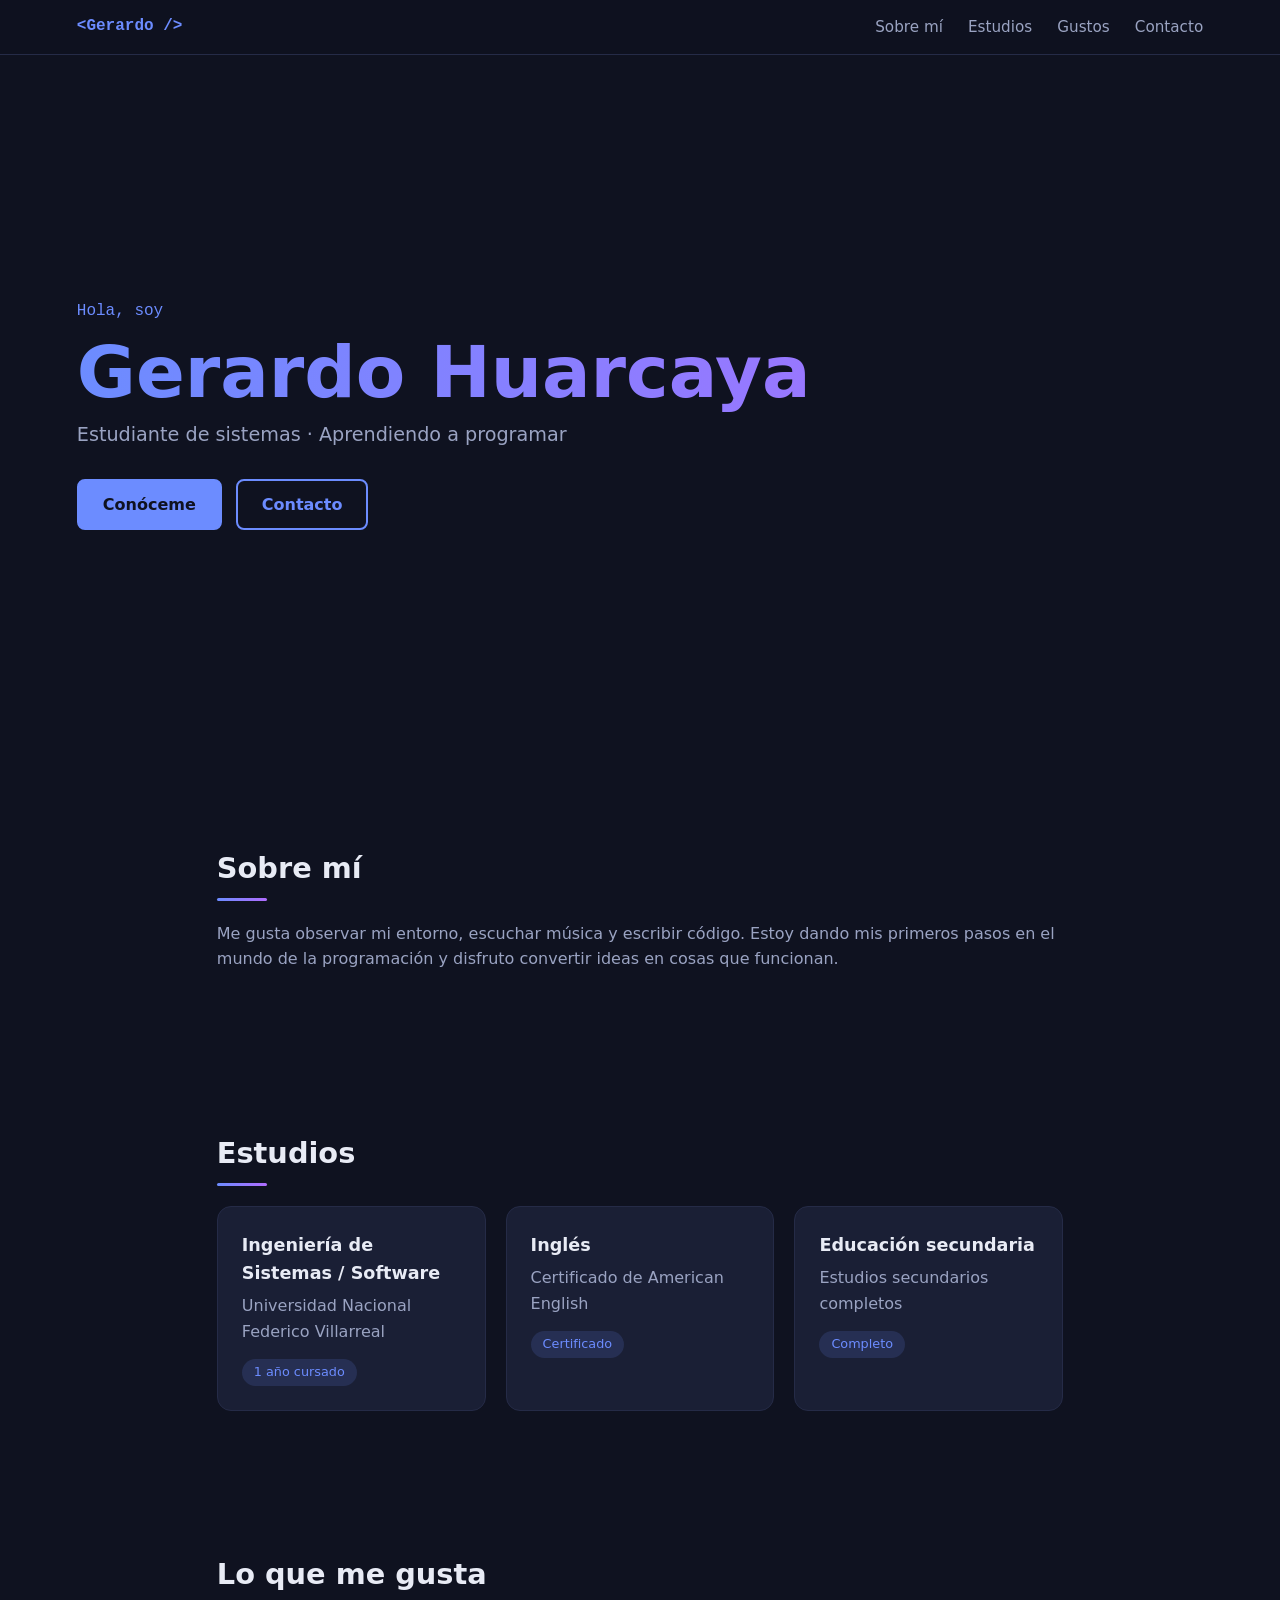
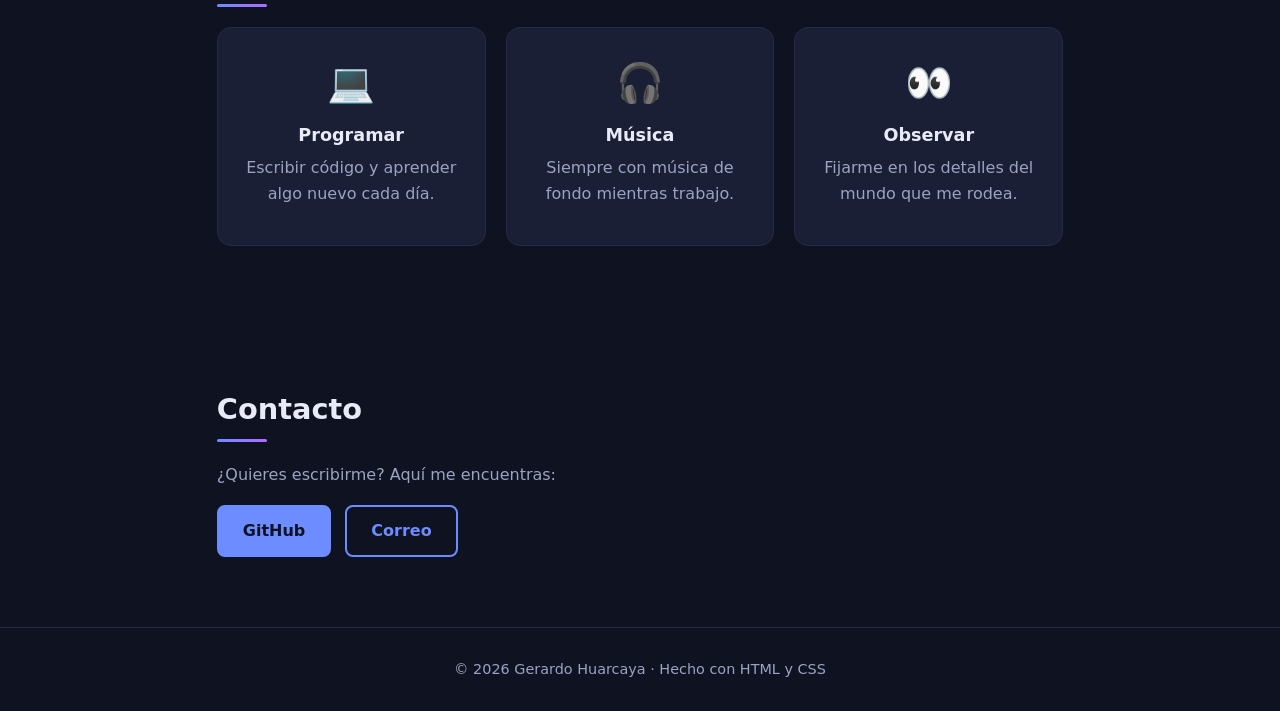
==== index.html @ 698ddaa2 "Agregar página personal (portafolio) Co-Authored-By: Claude Sonnet 5.5 <noreply@anthropic.com> Claud" ====
<!DOCTYPE html>
<html lang="es">
<head>
  <meta charset="UTF-8">
  <meta name="viewport" content="width=device-width, initial-scale=1.0">
  <title>Gerardo Huarcaya | Portafolio</title>
  <meta name="description" content="Página personal de Gerardo Huarcaya, estudiante de Ingeniería de Sistemas apasionado por la programación.">
  <link rel="stylesheet" href="style.css">
</head>
<body>

  <header class="nav">
    <a class="logo" href="#inicio">&lt;Gerardo /&gt;</a>
    <nav>
      <a href="#sobre-mi">Sobre mí</a>
      <a href="#estudios">Estudios</a>
      <a href="#gustos">Gustos</a>
      <a href="#contacto">Contacto</a>
    </nav>
  </header>

  <main>
    <section id="inicio" class="hero">
      <p class="hola">Hola, soy</p>
      <h1>Gerardo Huarcaya</h1>
      <p class="rol">Estudiante de sistemas · Aprendiendo a programar</p>
      <div class="botones">
        <a class="btn" href="#sobre-mi">Conóceme</a>
        <a class="btn btn-sec" href="#contacto">Contacto</a>
      </div>
    </section>

    <section id="sobre-mi" class="seccion">
      <h2>Sobre mí</h2>
      <p>
        Me gusta observar mi entorno, escuchar música y escribir código.
        Estoy dando mis primeros pasos en el mundo de la programación y
        disfruto convertir ideas en cosas que funcionan.
      </p>
    </section>

    <section id="estudios" class="seccion">
      <h2>Estudios</h2>
      <div class="tarjetas">
        <article class="tarjeta">
          <h3>Ingeniería de Sistemas / Software</h3>
          <p>Universidad Nacional Federico Villarreal</p>
          <span class="etiqueta">1 año cursado</span>
        </article>
        <article class="tarjeta">
          <h3>Inglés</h3>
          <p>Certificado de American English</p>
          <span class="etiqueta">Certificado</span>
        </article>
        <article class="tarjeta">
          <h3>Educación secundaria</h3>
          <p>Estudios secundarios completos</p>
          <span class="etiqueta">Completo</span>
        </article>
      </div>
    </section>

    <section id="gustos" class="seccion">
      <h2>Lo que me gusta</h2>
      <div class="tarjetas">
        <article class="tarjeta centro">
          <div class="emoji">💻</div>
          <h3>Programar</h3>
          <p>Escribir código y aprender algo nuevo cada día.</p>
        </article>
        <article class="tarjeta centro">
          <div class="emoji">🎧</div>
          <h3>Música</h3>
          <p>Siempre con música de fondo mientras trabajo.</p>
        </article>
        <article class="tarjeta centro">
          <div class="emoji">👀</div>
          <h3>Observar</h3>
          <p>Fijarme en los detalles del mundo que me rodea.</p>
        </article>
      </div>
    </section>

    <section id="contacto" class="seccion">
      <h2>Contacto</h2>
      <p>¿Quieres escribirme? Aquí me encuentras:</p>
      <div class="botones">
        <a class="btn" href="https://github.com/gerardohuarcaya" target="_blank" rel="noopener">GitHub</a>
        <a class="btn btn-sec" href="mailto:gerardohuarcaya45@gmail.com">Correo</a>
      </div>
    </section>
  </main>

  <footer>
    <p>© 2026 Gerardo Huarcaya · Hecho con HTML y CSS</p>
  </footer>

</body>
</html>
---- style.css ----
:root {
  --bg: #0f1220;
  --card: #1a1f35;
  --texto: #e8ebf5;
  --suave: #9aa3c2;
  --acento: #6c8cff;
  --acento2: #b06cff;
}

* { box-sizing: border-box; margin: 0; padding: 0; }

html { scroll-behavior: smooth; }

body {
  font-family: "Segoe UI", system-ui, -apple-system, sans-serif;
  background: var(--bg);
  color: var(--texto);
  line-height: 1.6;
}

/* Barra de navegación */
.nav {
  position: sticky;
  top: 0;
  z-index: 10;
  display: flex;
  justify-content: space-between;
  align-items: center;
  padding: 14px 6vw;
  background: rgba(15, 18, 32, 0.9);
  backdrop-filter: blur(8px);
  border-bottom: 1px solid #252b47;
}

.logo {
  font-family: "Courier New", monospace;
  font-weight: bold;
  color: var(--acento);
  text-decoration: none;
}

.nav nav a {
  color: var(--suave);
  text-decoration: none;
  margin-left: 20px;
  font-size: 0.95rem;
  transition: color 0.2s;
}

.nav nav a:hover { color: var(--texto); }

/* Portada */
.hero {
  min-height: 80vh;
  display: flex;
  flex-direction: column;
  justify-content: center;
  padding: 0 6vw;
}

.hola { color: var(--acento); font-family: "Courier New", monospace; }

.hero h1 {
  font-size: clamp(2.4rem, 8vw, 4.5rem);
  line-height: 1.1;
  background: linear-gradient(90deg, var(--acento), var(--acento2));
  -webkit-background-clip: text;
  background-clip: text;
  color: transparent;
  margin: 8px 0;
}

.rol { color: var(--suave); font-size: 1.2rem; margin-bottom: 28px; }

/* Botones */
.botones { display: flex; gap: 14px; flex-wrap: wrap; }

.btn {
  display: inline-block;
  padding: 11px 24px;
  border-radius: 8px;
  background: var(--acento);
  color: #0f1220;
  font-weight: 600;
  text-decoration: none;
  border: 2px solid var(--acento);
  transition: transform 0.2s, opacity 0.2s;
}

.btn:hover { transform: translateY(-2px); opacity: 0.9; }

.btn-sec { background: transparent; color: var(--acento); }

/* Secciones */
.seccion { padding: 70px 6vw; max-width: 1000px; margin: 0 auto; }

.seccion h2 {
  font-size: 1.8rem;
  margin-bottom: 20px;
  position: relative;
  padding-bottom: 10px;
}

.seccion h2::after {
  content: "";
  position: absolute;
  left: 0; bottom: 0;
  width: 50px; height: 3px;
  border-radius: 2px;
  background: linear-gradient(90deg, var(--acento), var(--acento2));
}

.seccion p { color: var(--suave); margin-bottom: 18px; }

/* Tarjetas */
.tarjetas {
  display: grid;
  grid-template-columns: repeat(auto-fit, minmax(240px, 1fr));
  gap: 20px;
}

.tarjeta {
  background: var(--card);
  border: 1px solid #252b47;
  border-radius: 14px;
  padding: 24px;
  transition: transform 0.25s, border-color 0.25s;
}

.tarjeta:hover { transform: translateY(-5px); border-color: var(--acento); }

.tarjeta h3 { margin-bottom: 6px; font-size: 1.1rem; }
.tarjeta p { margin-bottom: 14px; }

.etiqueta {
  display: inline-block;
  font-size: 0.8rem;
  padding: 3px 12px;
  border-radius: 20px;
  background: rgba(108, 140, 255, 0.15);
  color: var(--acento);
}

.centro { text-align: center; }
.emoji { font-size: 2.4rem; margin-bottom: 8px; }

/* Pie */
footer {
  text-align: center;
  padding: 30px;
  color: var(--suave);
  border-top: 1px solid #252b47;
  font-size: 0.9rem;
}

@media (max-width: 600px) {
  .nav nav a { margin-left: 12px; font-size: 0.85rem; }
}
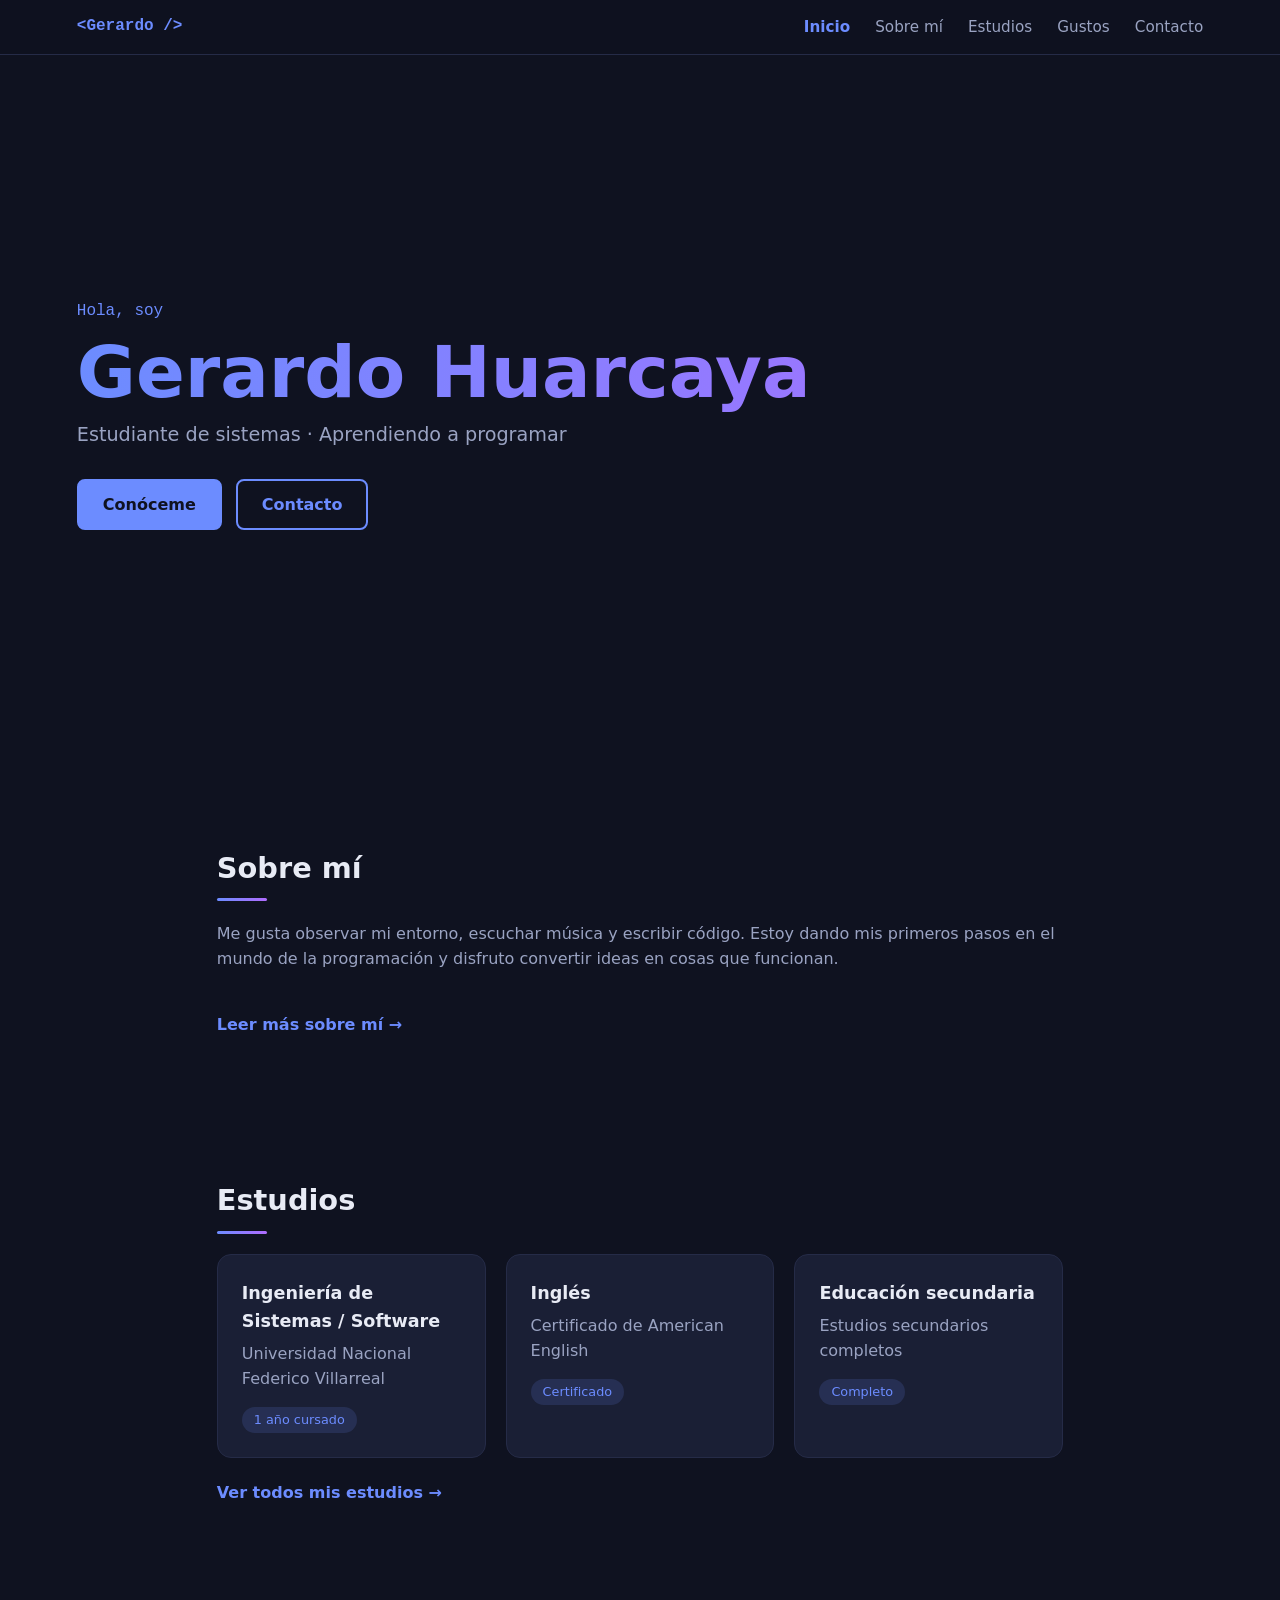
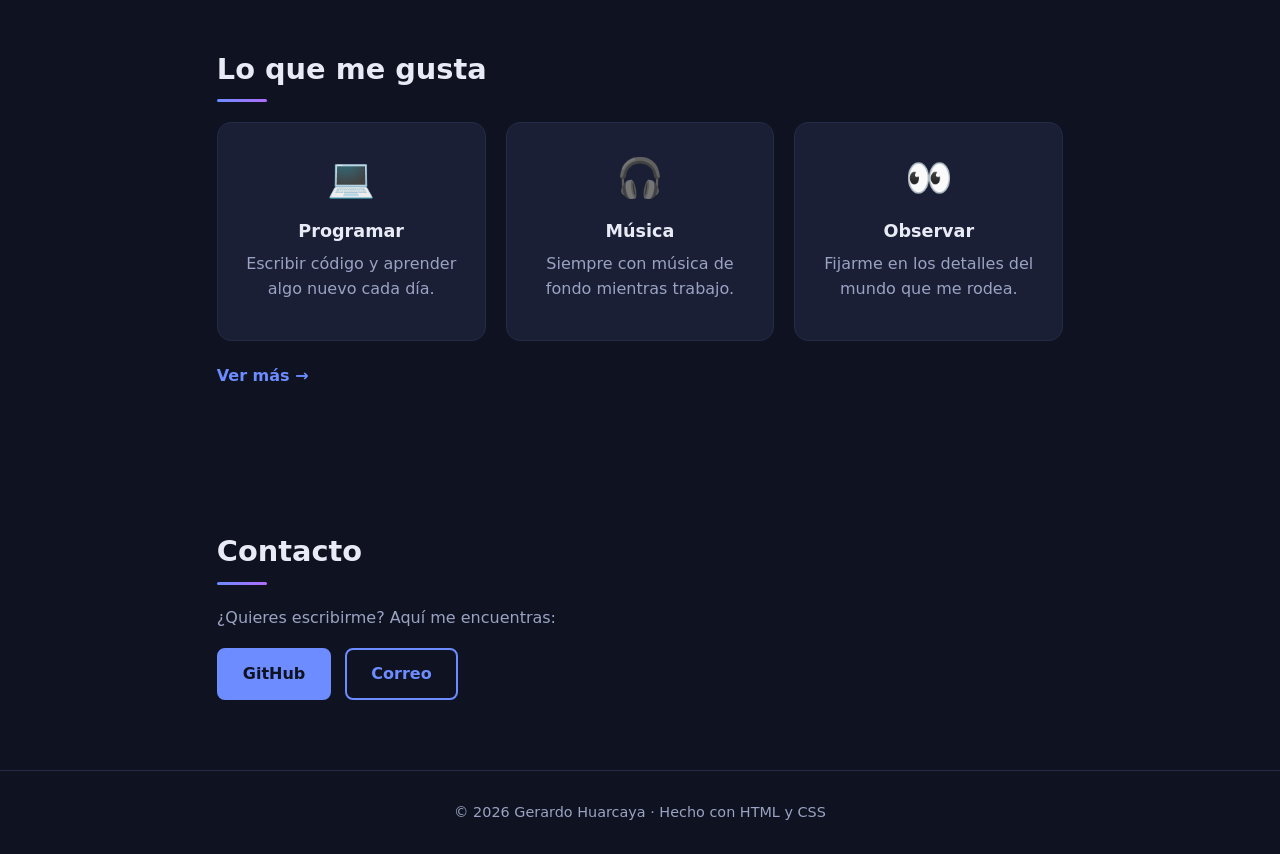
==== commit 6717eb5d: "Agrega páginas Sobre mí, Estudios, Gustos y Contacto y navegación desde el index Co-Authored-By: Cla" ====
--- a/index.html
+++ b/index.html
@@ -12,10 +12,11 @@
   <header class="nav">
     <a class="logo" href="#inicio">&lt;Gerardo /&gt;</a>
     <nav>
-      <a href="#sobre-mi">Sobre mí</a>
-      <a href="#estudios">Estudios</a>
-      <a href="#gustos">Gustos</a>
-      <a href="#contacto">Contacto</a>
+      <a href="index.html" class="activo">Inicio</a>
+      <a href="sobre-mi.html">Sobre mí</a>
+      <a href="estudios.html">Estudios</a>
+      <a href="gustos.html">Gustos</a>
+      <a href="contacto.html">Contacto</a>
     </nav>
   </header>
 
@@ -25,8 +26,8 @@
       <h1>Gerardo Huarcaya</h1>
       <p class="rol">Estudiante de sistemas · Aprendiendo a programar</p>
       <div class="botones">
-        <a class="btn" href="#sobre-mi">Conóceme</a>
-        <a class="btn btn-sec" href="#contacto">Contacto</a>
+        <a class="btn" href="sobre-mi.html">Conóceme</a>
+        <a class="btn btn-sec" href="contacto.html">Contacto</a>
       </div>
     </section>
 
@@ -37,6 +38,7 @@
         Estoy dando mis primeros pasos en el mundo de la programación y
         disfruto convertir ideas en cosas que funcionan.
       </p>
+      <a class="ver-mas" href="sobre-mi.html">Leer más sobre mí →</a>
     </section>
 
     <section id="estudios" class="seccion">
@@ -58,6 +60,7 @@
           <span class="etiqueta">Completo</span>
         </article>
       </div>
+      <a class="ver-mas" href="estudios.html">Ver todos mis estudios →</a>
     </section>
 
     <section id="gustos" class="seccion">
@@ -79,6 +82,7 @@
           <p>Fijarme en los detalles del mundo que me rodea.</p>
         </article>
       </div>
+      <a class="ver-mas" href="gustos.html">Ver más →</a>
     </section>
 
     <section id="contacto" class="seccion">
--- a/style.css
+++ b/style.css
@@ -48,6 +48,38 @@
 }
 
 .nav nav a:hover { color: var(--texto); }
+
+.nav nav a.activo { color: var(--acento); font-weight: 600; }
+
+/* Páginas internas */
+.pagina { min-height: 70vh; }
+
+.titulo-pagina {
+  font-size: clamp(2rem, 6vw, 3rem);
+  line-height: 1.15;
+  margin-bottom: 20px;
+  background: linear-gradient(90deg, var(--acento), var(--acento2));
+  -webkit-background-clip: text;
+  background-clip: text;
+  color: transparent;
+}
+
+.pagina h2 { margin-top: 36px; }
+
+.espacio { margin-top: 36px; }
+
+.ver-mas {
+  display: inline-block;
+  margin-top: 22px;
+  color: var(--acento);
+  text-decoration: none;
+  font-weight: 600;
+}
+
+.ver-mas:hover { text-decoration: underline; }
+
+.enlace { color: var(--acento); text-decoration: none; word-break: break-all; }
+.enlace:hover { text-decoration: underline; }
 
 /* Portada */
 .hero {
